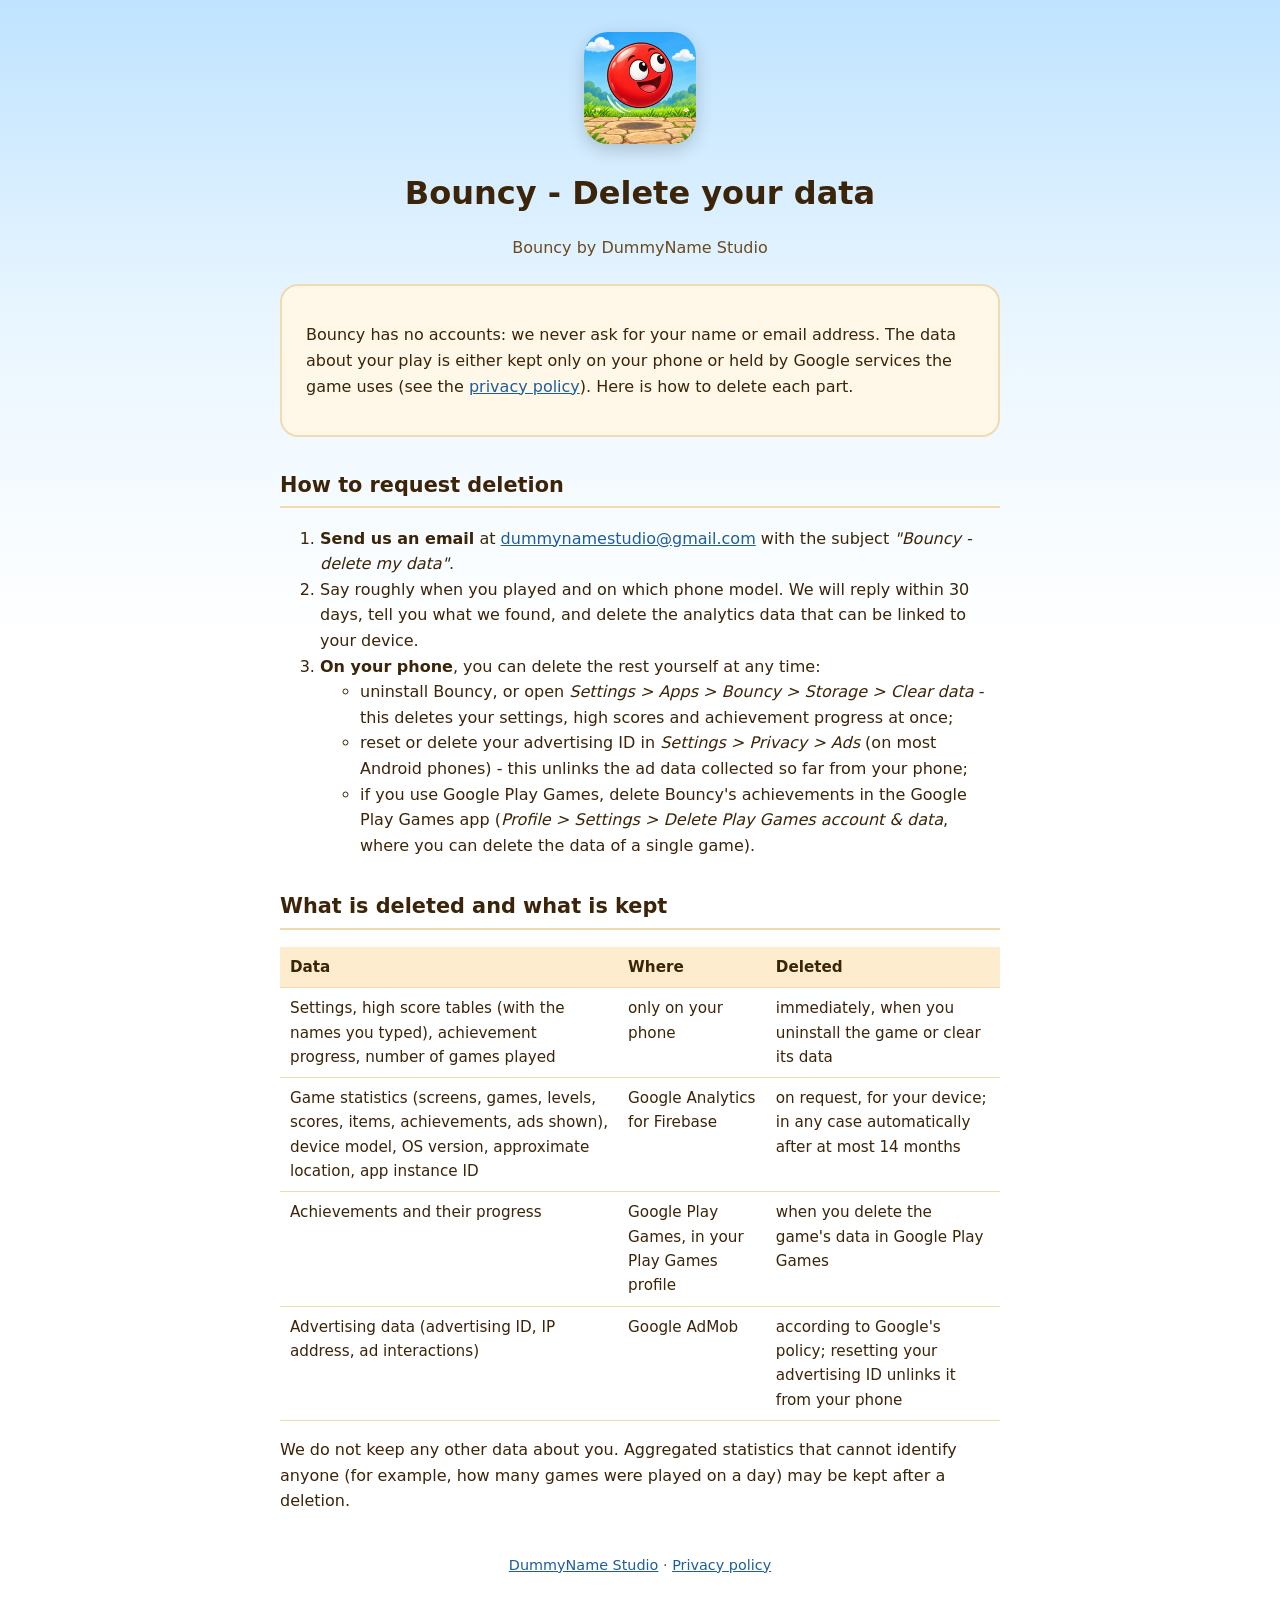
==== bouncy/delete-data.html @ 484ce444 "Bouncy: data deletion page Co-authored-by: Copilot App <223556219+Copilot@users.noreply.github.com>" ====
<!DOCTYPE html>
<html lang="en">
<head>
  <meta charset="utf-8">
  <meta name="viewport" content="width=device-width, initial-scale=1">
  <title>Bouncy - Delete your data</title>
  <link rel="stylesheet" href="../style.css">
</head>
<body>
<main>
  <header>
    <img src="icon.png" alt="Bouncy">
    <h1>Bouncy - Delete your data</h1>
    <p class="muted">Bouncy by DummyName Studio</p>
  </header>

  <div class="panel">
    <p>Bouncy has no accounts: we never ask for your name or email address. The data about your
    play is either kept only on your phone or held by Google services the game uses (see the
    <a href="privacy-policy.html">privacy policy</a>). Here is how to delete each part.</p>
  </div>

  <h2>How to request deletion</h2>
  <ol>
    <li><strong>Send us an email</strong> at
      <a href="mailto:dummynamestudio@gmail.com?subject=Bouncy%20-%20delete%20my%20data">dummynamestudio@gmail.com</a>
      with the subject <em>"Bouncy - delete my data"</em>.</li>
    <li>Say roughly when you played and on which phone model. We will reply within 30 days, tell
      you what we found, and delete the analytics data that can be linked to your device.</li>
    <li><strong>On your phone</strong>, you can delete the rest yourself at any time:
      <ul>
        <li>uninstall Bouncy, or open <em>Settings &gt; Apps &gt; Bouncy &gt; Storage &gt; Clear
          data</em> - this deletes your settings, high scores and achievement progress at once;</li>
        <li>reset or delete your advertising ID in <em>Settings &gt; Privacy &gt; Ads</em> (on most
          Android phones) - this unlinks the ad data collected so far from your phone;</li>
        <li>if you use Google Play Games, delete Bouncy's achievements in the Google Play Games app
          (<em>Profile &gt; Settings &gt; Delete Play Games account &amp; data</em>, where you can
          delete the data of a single game).</li>
      </ul>
    </li>
  </ol>

  <h2>What is deleted and what is kept</h2>
  <table>
    <tr><th>Data</th><th>Where</th><th>Deleted</th></tr>
    <tr><td>Settings, high score tables (with the names you typed), achievement progress, number of
      games played</td><td>only on your phone</td><td>immediately, when you uninstall the game or
      clear its data</td></tr>
    <tr><td>Game statistics (screens, games, levels, scores, items, achievements, ads shown),
      device model, OS version, approximate location, app instance ID</td><td>Google Analytics for
      Firebase</td><td>on request, for your device; in any case automatically after at most 14
      months</td></tr>
    <tr><td>Achievements and their progress</td><td>Google Play Games, in your Play Games
      profile</td><td>when you delete the game's data in Google Play Games</td></tr>
    <tr><td>Advertising data (advertising ID, IP address, ad interactions)</td><td>Google
      AdMob</td><td>according to Google's policy; resetting your advertising ID unlinks it from your
      phone</td></tr>
  </table>
  <p>We do not keep any other data about you. Aggregated statistics that cannot identify anyone
  (for example, how many games were played on a day) may be kept after a deletion.</p>

  <footer>
    <a href="../">DummyName Studio</a> &middot; <a href="privacy-policy.html">Privacy policy</a>
  </footer>
</main>
</body>
</html>
---- style.css ----
:root {
  --ink: #3b2408;
  --muted: #6b4a20;
  --panel: #fff8e8;
  --accent: #e98a1f;
  --sky: #68b5f8;
}
* { box-sizing: border-box; }
body {
  margin: 0;
  font-family: system-ui, -apple-system, "Segoe UI", Roboto, sans-serif;
  line-height: 1.6;
  color: var(--ink);
  background: linear-gradient(#bfe3ff, #e9f6ff 320px, #ffffff 640px);
}
main {
  max-width: 760px;
  margin: 0 auto;
  padding: 32px 20px 64px;
}
header { text-align: center; margin-bottom: 24px; }
header img { width: 112px; height: 112px; border-radius: 24px; box-shadow: 0 6px 18px rgba(0, 0, 0, 0.18); }
h1 { margin: 16px 0 4px; font-size: 2rem; }
h2 { margin-top: 2rem; font-size: 1.3rem; border-bottom: 2px solid #f1d9b0; padding-bottom: 4px; }
h3 { font-size: 1.05rem; margin-bottom: 0.3rem; }
.panel {
  background: var(--panel);
  border: 2px solid #f1d9b0;
  border-radius: 18px;
  padding: 20px 24px;
}
.muted { color: var(--muted); }
a { color: #1d5e9a; }
table { width: 100%; border-collapse: collapse; margin: 0.5rem 0 1rem; font-size: 0.95rem; }
th, td { text-align: left; vertical-align: top; padding: 8px 10px; border-bottom: 1px solid #f1d9b0; }
th { background: #fdeccd; }
footer { margin-top: 40px; text-align: center; font-size: 0.9rem; color: var(--muted); }
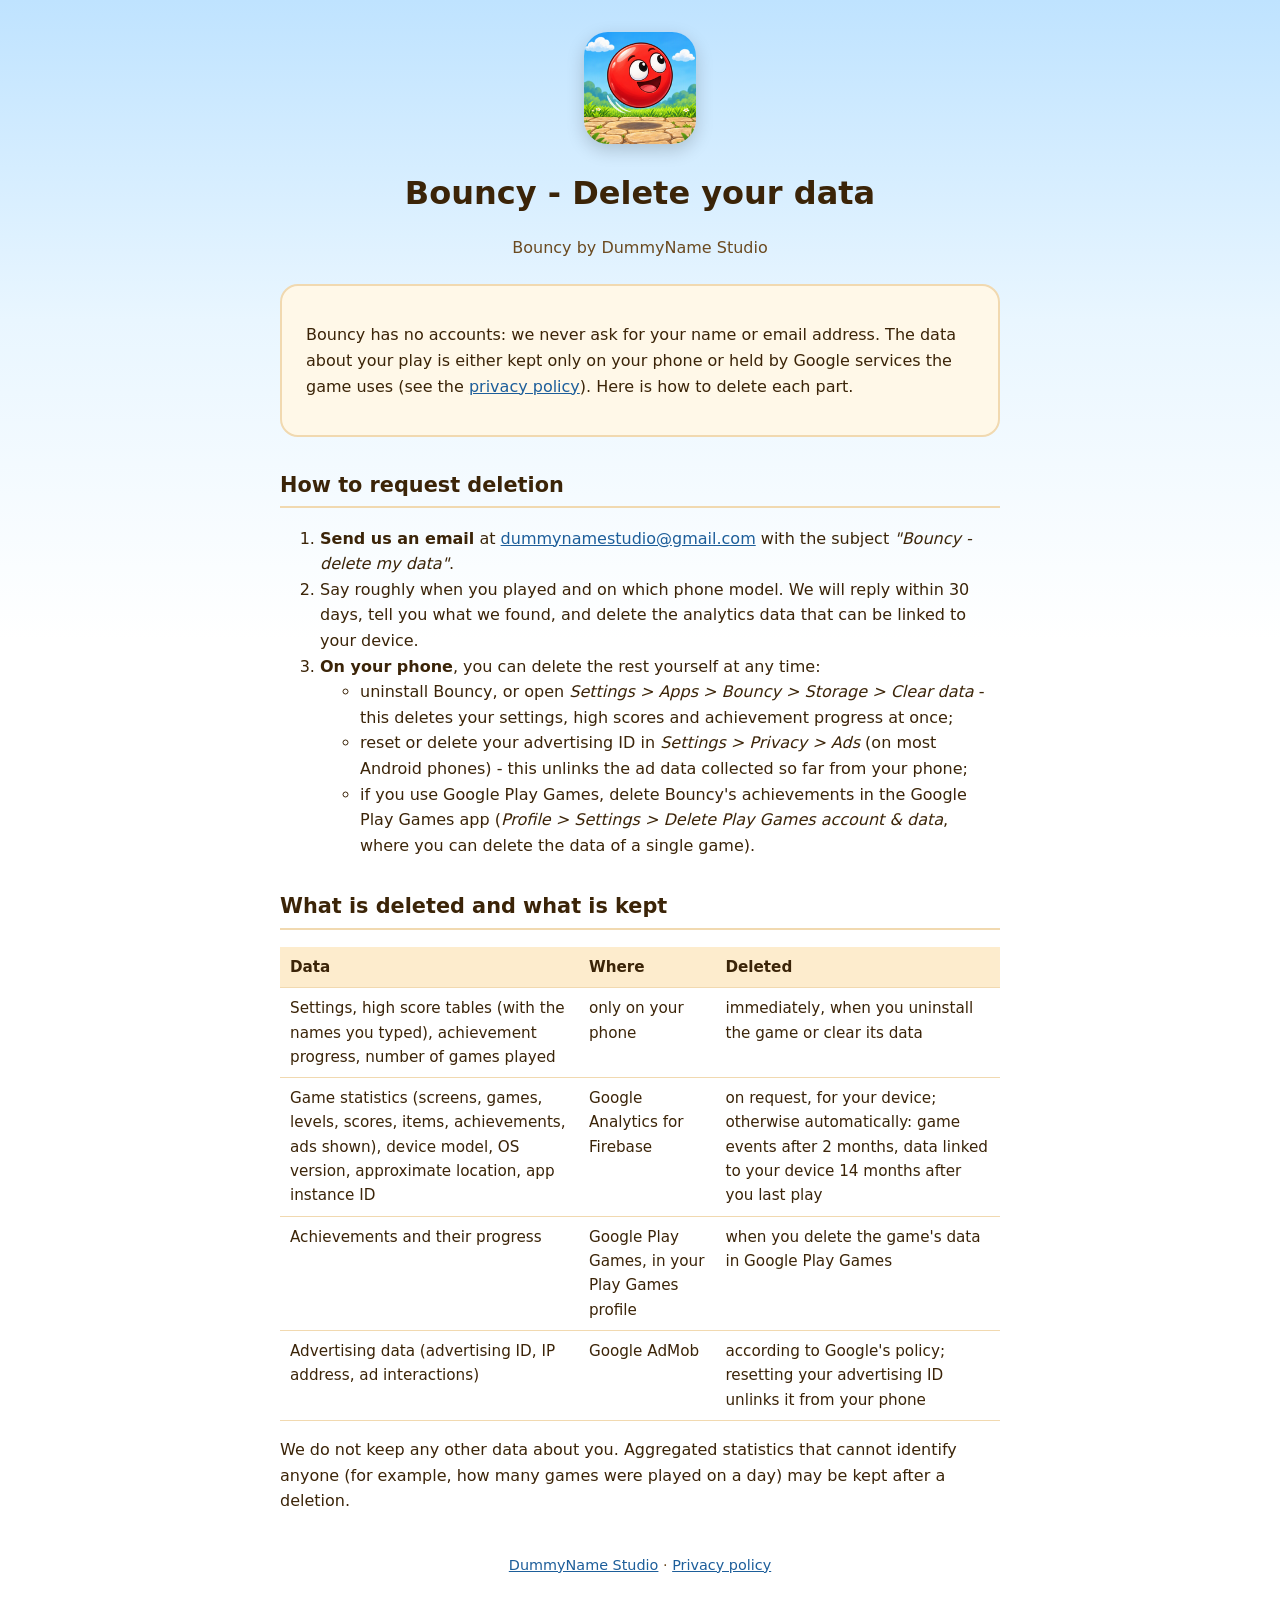
==== commit 152bdc07: "Analytics retention as set in Google Analytics: events 2 months, user data 14 months after last play" ====
--- a/bouncy/delete-data.html
+++ b/bouncy/delete-data.html
@@ -48,8 +48,8 @@
       clear its data</td></tr>
     <tr><td>Game statistics (screens, games, levels, scores, items, achievements, ads shown),
       device model, OS version, approximate location, app instance ID</td><td>Google Analytics for
-      Firebase</td><td>on request, for your device; in any case automatically after at most 14
-      months</td></tr>
+      Firebase</td><td>on request, for your device; otherwise automatically: game events after 2
+      months, data linked to your device 14 months after you last play</td></tr>
     <tr><td>Achievements and their progress</td><td>Google Play Games, in your Play Games
       profile</td><td>when you delete the game's data in Google Play Games</td></tr>
     <tr><td>Advertising data (advertising ID, IP address, ad interactions)</td><td>Google
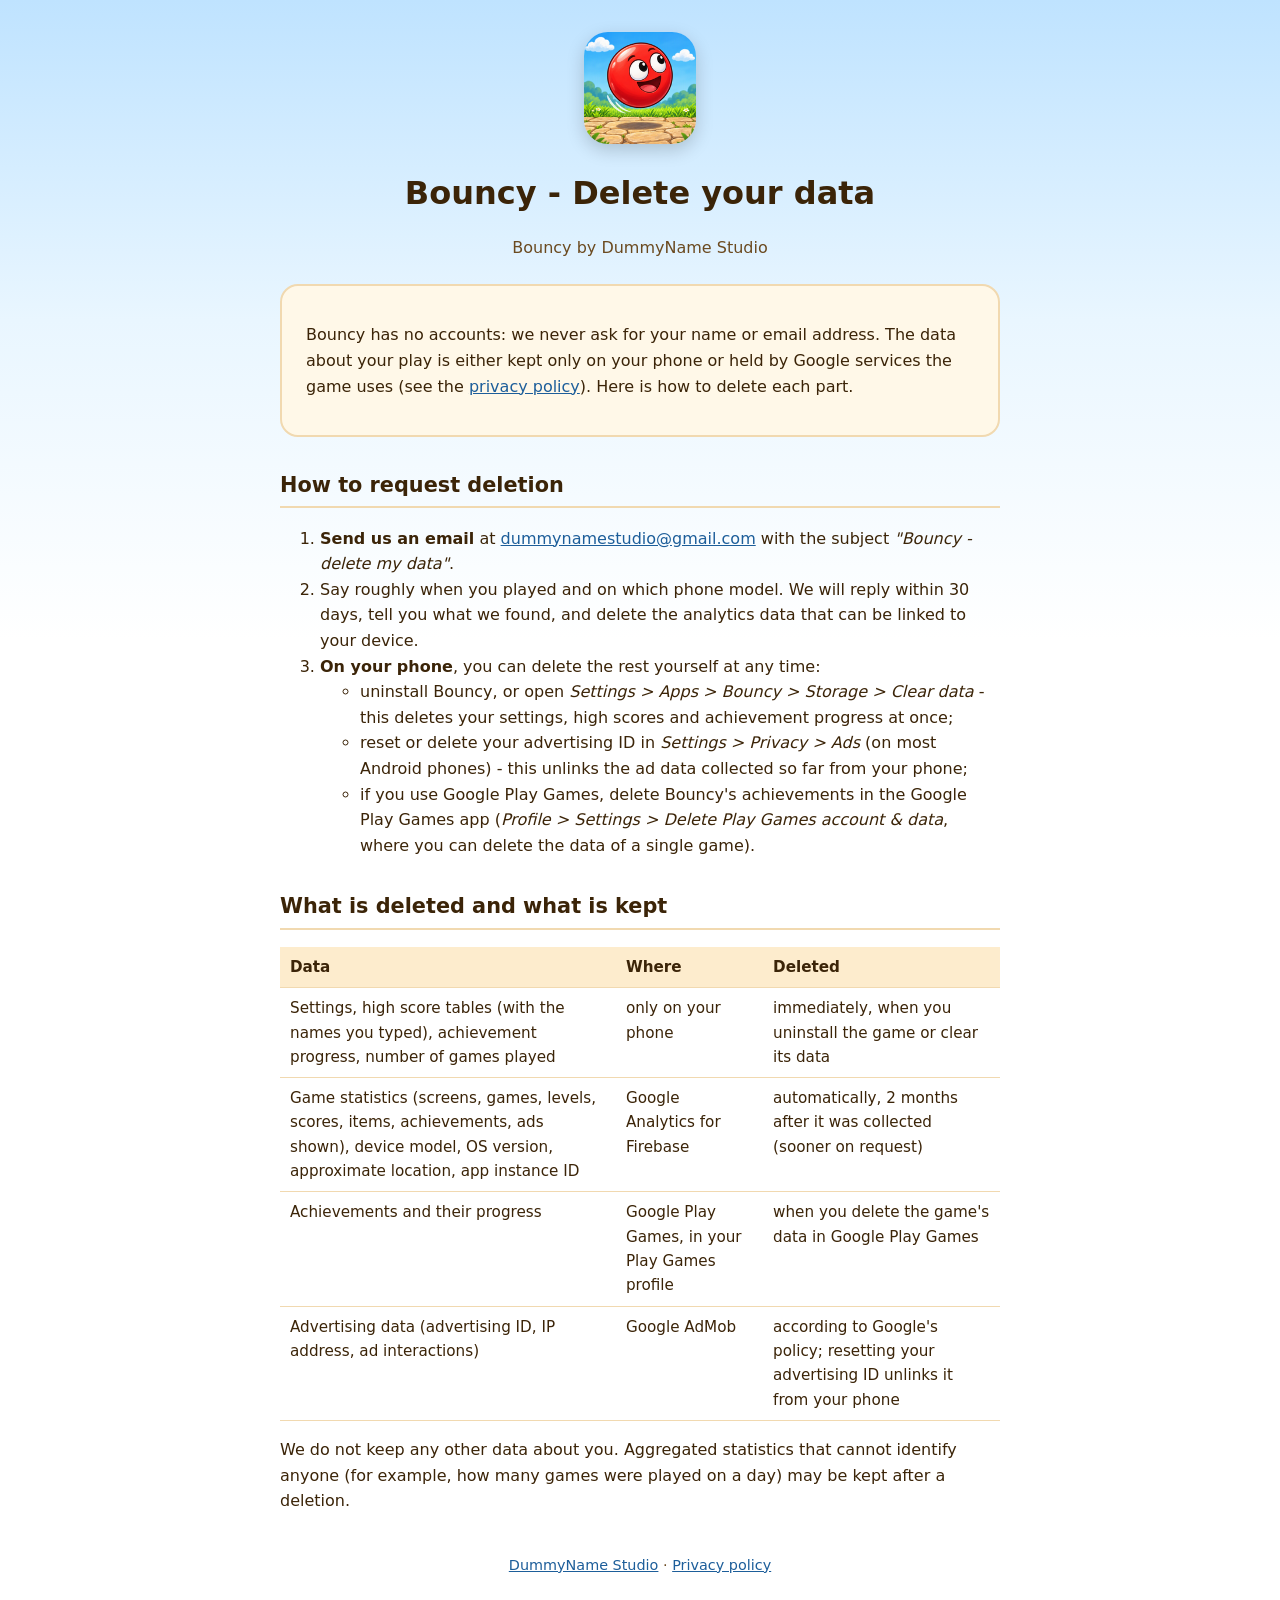
==== commit f674b589: "Analytics data is deleted 2 months after collection Co-authored-by: Copilot App <223556219+Copilot@u" ====
--- a/bouncy/delete-data.html
+++ b/bouncy/delete-data.html
@@ -48,8 +48,7 @@
       clear its data</td></tr>
     <tr><td>Game statistics (screens, games, levels, scores, items, achievements, ads shown),
       device model, OS version, approximate location, app instance ID</td><td>Google Analytics for
-      Firebase</td><td>on request, for your device; otherwise automatically: game events after 2
-      months, data linked to your device 14 months after you last play</td></tr>
+      Firebase</td><td>automatically, 2 months after it was collected (sooner on request)</td></tr>
     <tr><td>Achievements and their progress</td><td>Google Play Games, in your Play Games
       profile</td><td>when you delete the game's data in Google Play Games</td></tr>
     <tr><td>Advertising data (advertising ID, IP address, ad interactions)</td><td>Google
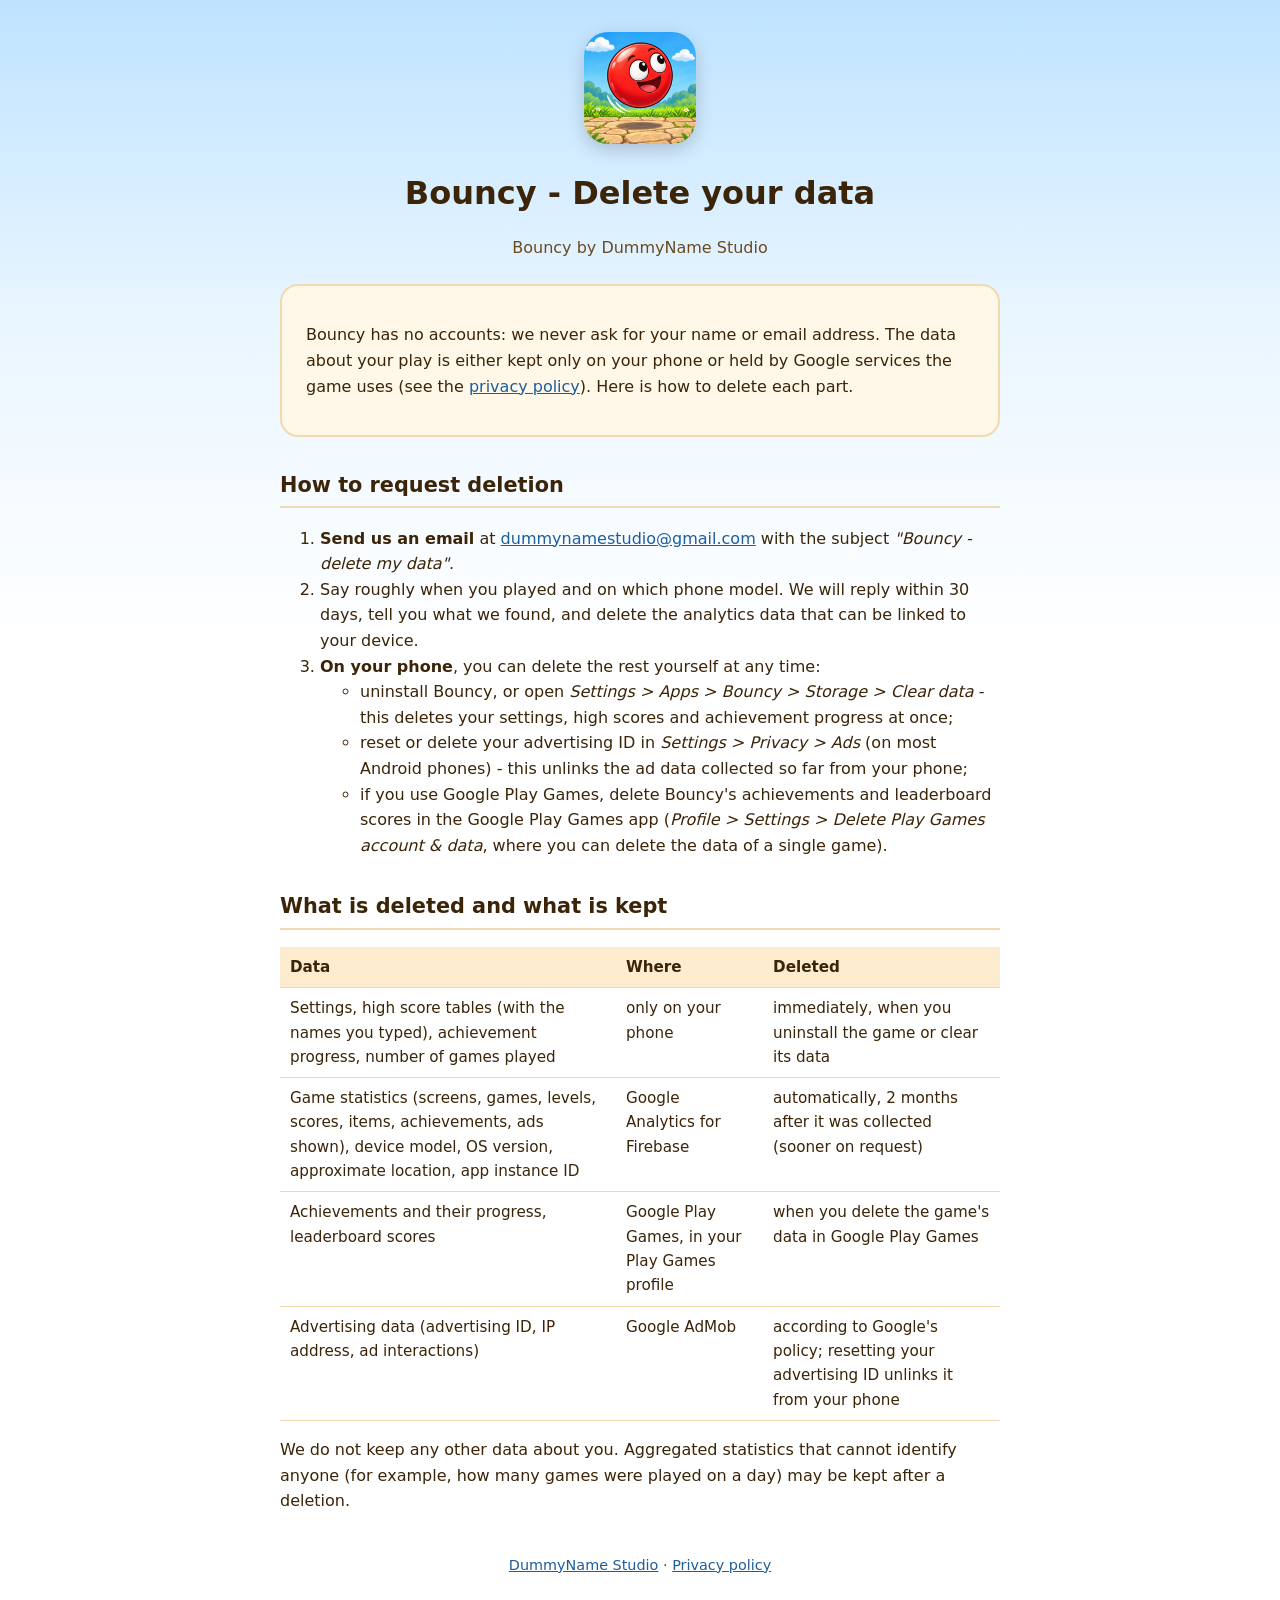
==== commit 35f993c3: "Bouncy privacy policy: Play Games leaderboards (the score of each finished game) Co-authored-by: Cop" ====
--- a/bouncy/delete-data.html
+++ b/bouncy/delete-data.html
@@ -33,7 +33,8 @@
           data</em> - this deletes your settings, high scores and achievement progress at once;</li>
         <li>reset or delete your advertising ID in <em>Settings &gt; Privacy &gt; Ads</em> (on most
           Android phones) - this unlinks the ad data collected so far from your phone;</li>
-        <li>if you use Google Play Games, delete Bouncy's achievements in the Google Play Games app
+        <li>if you use Google Play Games, delete Bouncy's achievements and leaderboard scores in the
+          Google Play Games app
           (<em>Profile &gt; Settings &gt; Delete Play Games account &amp; data</em>, where you can
           delete the data of a single game).</li>
       </ul>
@@ -49,8 +50,8 @@
     <tr><td>Game statistics (screens, games, levels, scores, items, achievements, ads shown),
       device model, OS version, approximate location, app instance ID</td><td>Google Analytics for
       Firebase</td><td>automatically, 2 months after it was collected (sooner on request)</td></tr>
-    <tr><td>Achievements and their progress</td><td>Google Play Games, in your Play Games
-      profile</td><td>when you delete the game's data in Google Play Games</td></tr>
+    <tr><td>Achievements and their progress, leaderboard scores</td><td>Google Play Games, in
+      your Play Games profile</td><td>when you delete the game's data in Google Play Games</td></tr>
     <tr><td>Advertising data (advertising ID, IP address, ad interactions)</td><td>Google
       AdMob</td><td>according to Google's policy; resetting your advertising ID unlinks it from your
       phone</td></tr>
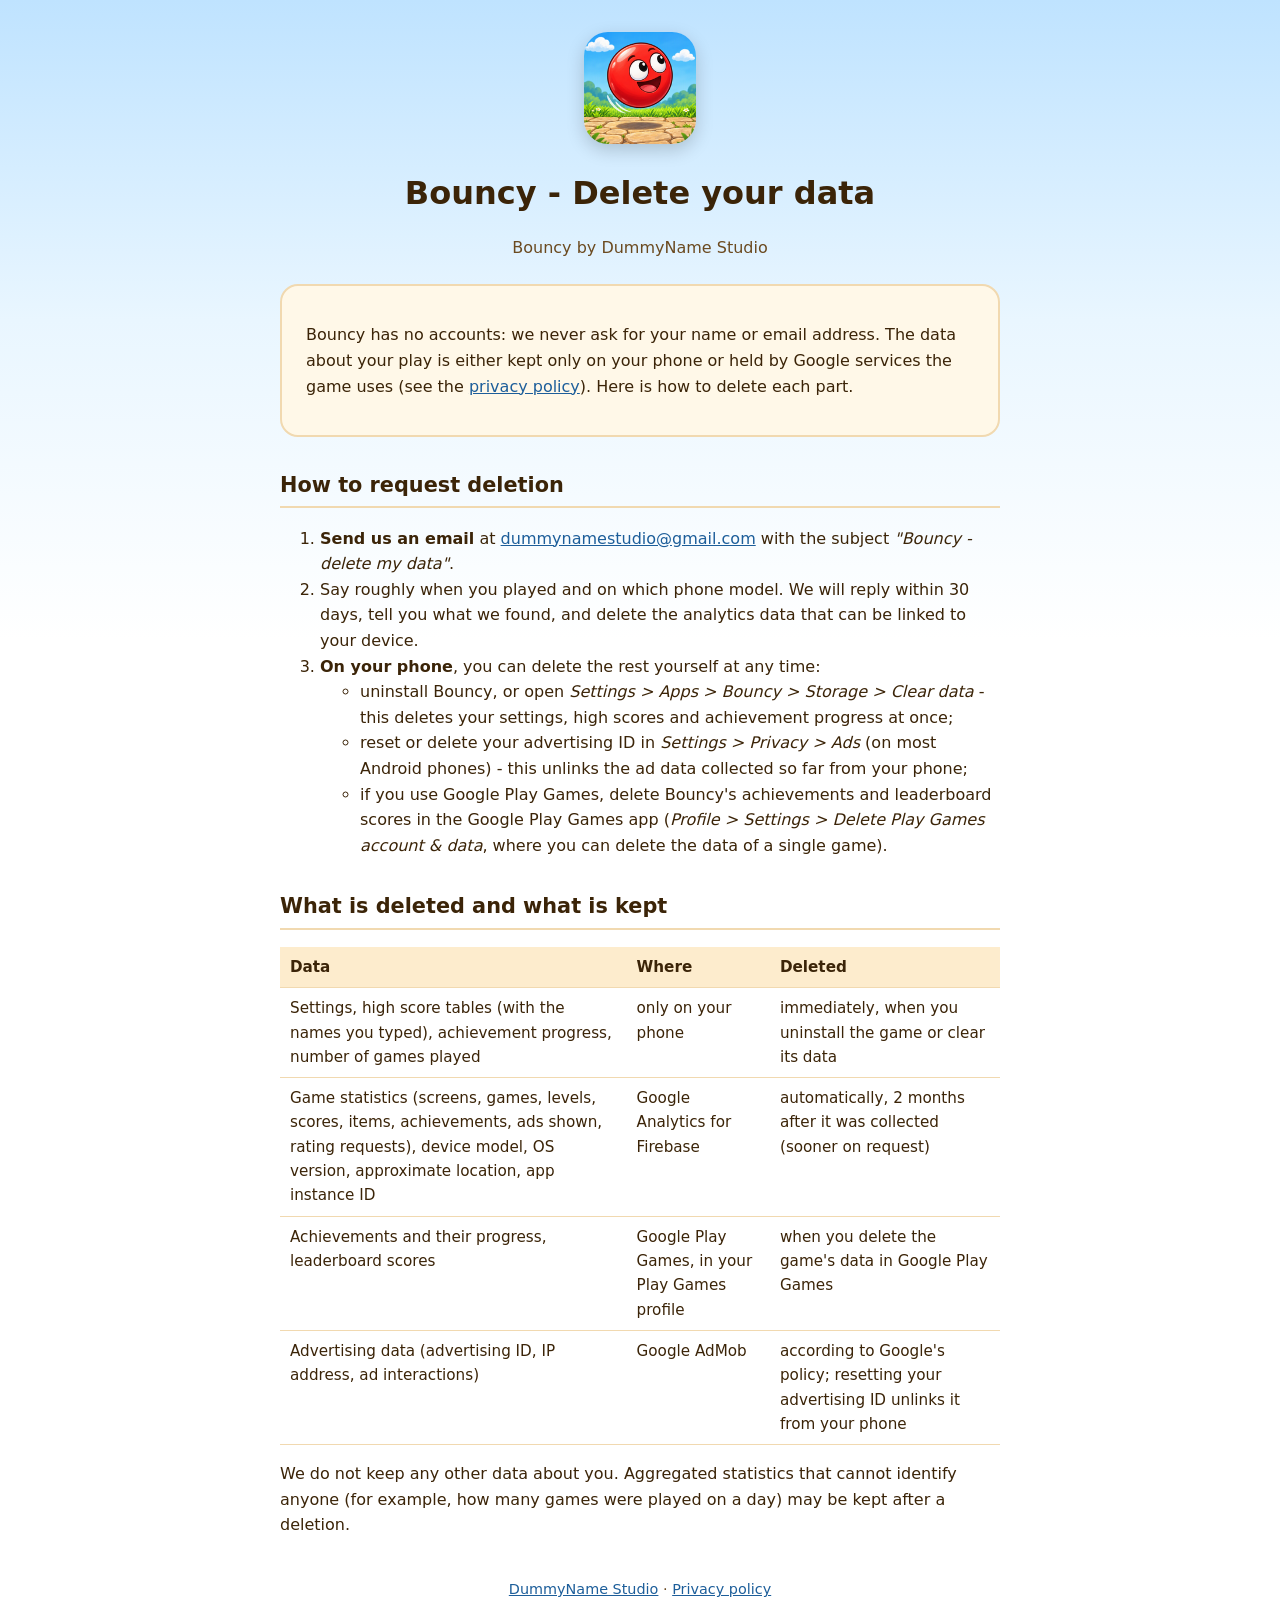
==== commit bea739df: "Bouncy privacy policy: the in-app rating card (Google Play) and rating requests in the statistics Co" ====
--- a/bouncy/delete-data.html
+++ b/bouncy/delete-data.html
@@ -47,7 +47,8 @@
     <tr><td>Settings, high score tables (with the names you typed), achievement progress, number of
       games played</td><td>only on your phone</td><td>immediately, when you uninstall the game or
       clear its data</td></tr>
-    <tr><td>Game statistics (screens, games, levels, scores, items, achievements, ads shown),
+    <tr><td>Game statistics (screens, games, levels, scores, items, achievements, ads shown, rating
+      requests),
       device model, OS version, approximate location, app instance ID</td><td>Google Analytics for
       Firebase</td><td>automatically, 2 months after it was collected (sooner on request)</td></tr>
     <tr><td>Achievements and their progress, leaderboard scores</td><td>Google Play Games, in
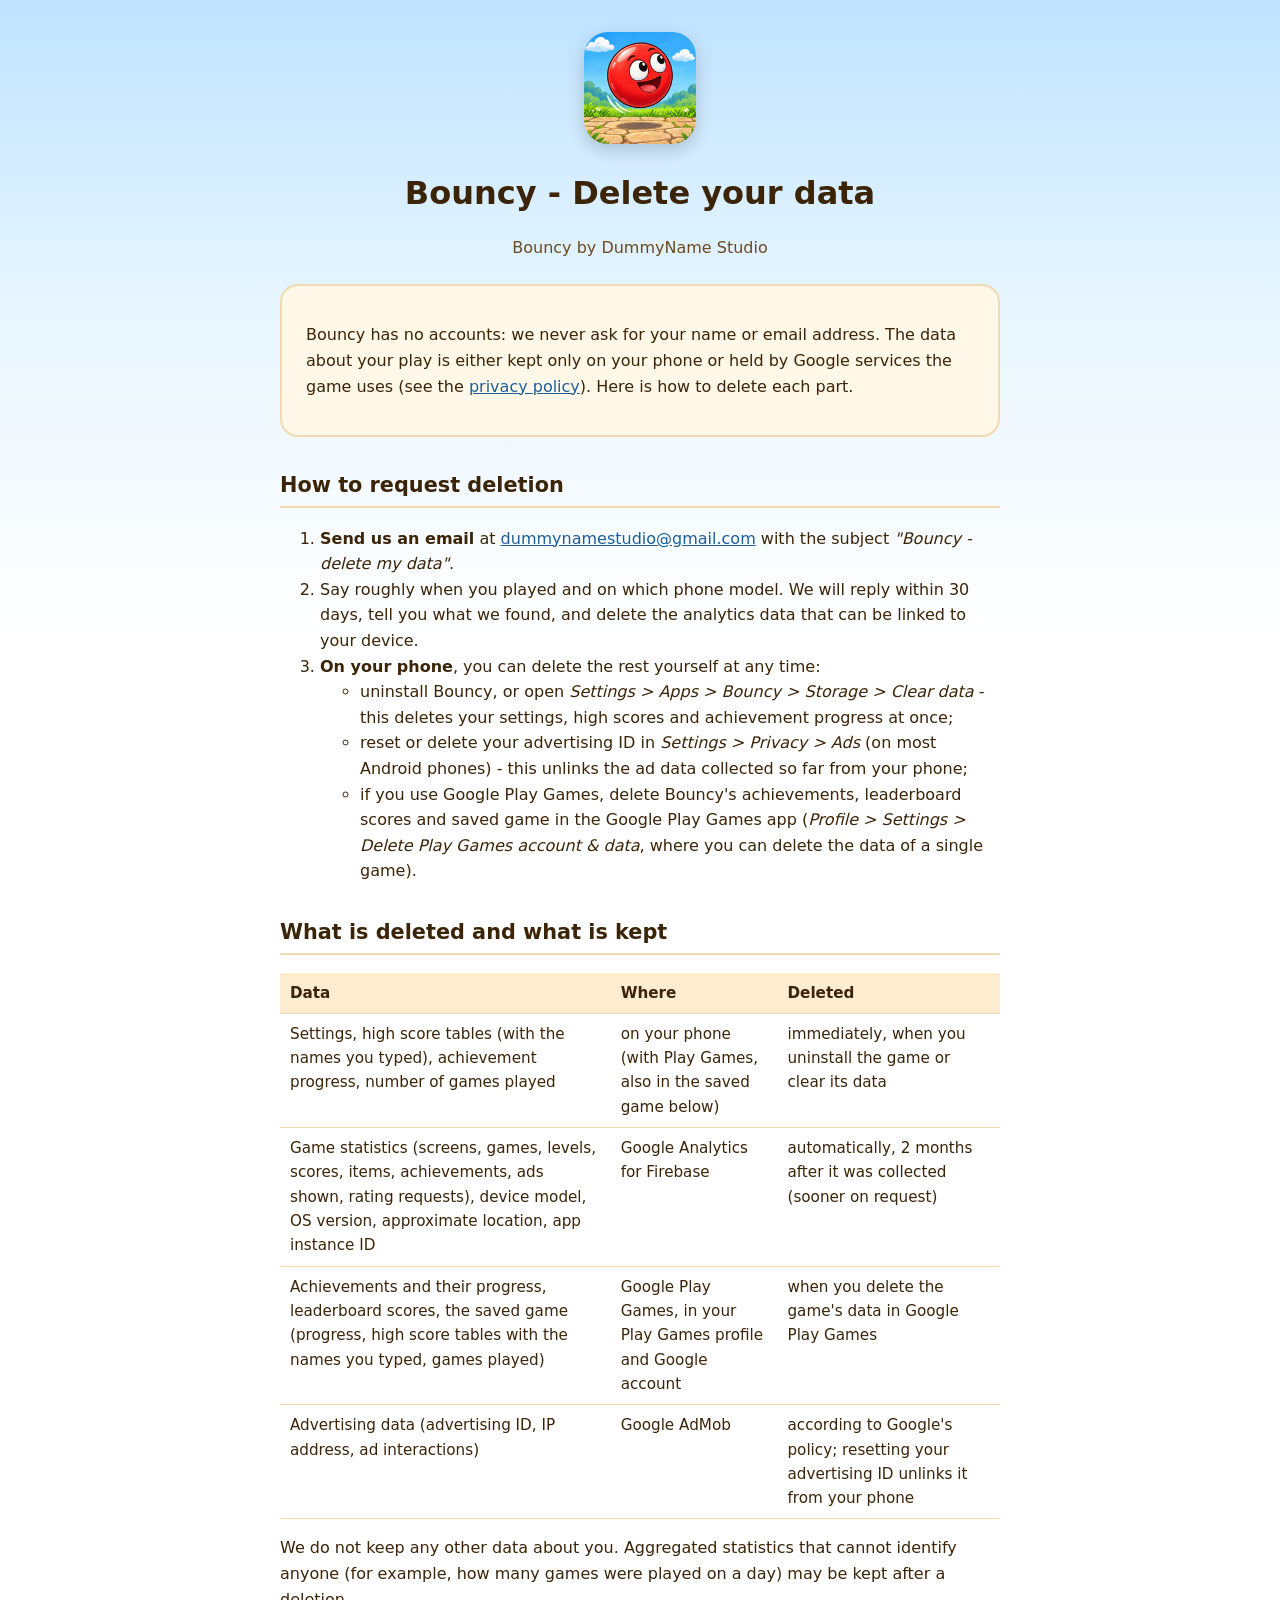
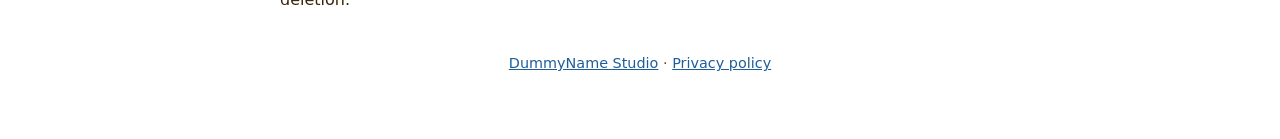
==== commit 5a8493dd: "Bouncy privacy policy: cloud save of the progress in Google Play Games Co-authored-by: Copilot App <" ====
--- a/bouncy/delete-data.html
+++ b/bouncy/delete-data.html
@@ -33,8 +33,8 @@
           data</em> - this deletes your settings, high scores and achievement progress at once;</li>
         <li>reset or delete your advertising ID in <em>Settings &gt; Privacy &gt; Ads</em> (on most
           Android phones) - this unlinks the ad data collected so far from your phone;</li>
-        <li>if you use Google Play Games, delete Bouncy's achievements and leaderboard scores in the
-          Google Play Games app
+        <li>if you use Google Play Games, delete Bouncy's achievements, leaderboard scores and saved
+          game in the Google Play Games app
           (<em>Profile &gt; Settings &gt; Delete Play Games account &amp; data</em>, where you can
           delete the data of a single game).</li>
       </ul>
@@ -45,14 +45,15 @@
   <table>
     <tr><th>Data</th><th>Where</th><th>Deleted</th></tr>
     <tr><td>Settings, high score tables (with the names you typed), achievement progress, number of
-      games played</td><td>only on your phone</td><td>immediately, when you uninstall the game or
+      games played</td><td>on your phone (with Play Games, also in the saved game below)</td><td>immediately, when you uninstall the game or
       clear its data</td></tr>
     <tr><td>Game statistics (screens, games, levels, scores, items, achievements, ads shown, rating
       requests),
       device model, OS version, approximate location, app instance ID</td><td>Google Analytics for
       Firebase</td><td>automatically, 2 months after it was collected (sooner on request)</td></tr>
-    <tr><td>Achievements and their progress, leaderboard scores</td><td>Google Play Games, in
-      your Play Games profile</td><td>when you delete the game's data in Google Play Games</td></tr>
+    <tr><td>Achievements and their progress, leaderboard scores, the saved game (progress, high
+      score tables with the names you typed, games played)</td><td>Google Play Games, in your Play
+      Games profile and Google account</td><td>when you delete the game's data in Google Play Games</td></tr>
     <tr><td>Advertising data (advertising ID, IP address, ad interactions)</td><td>Google
       AdMob</td><td>according to Google's policy; resetting your advertising ID unlinks it from your
       phone</td></tr>
